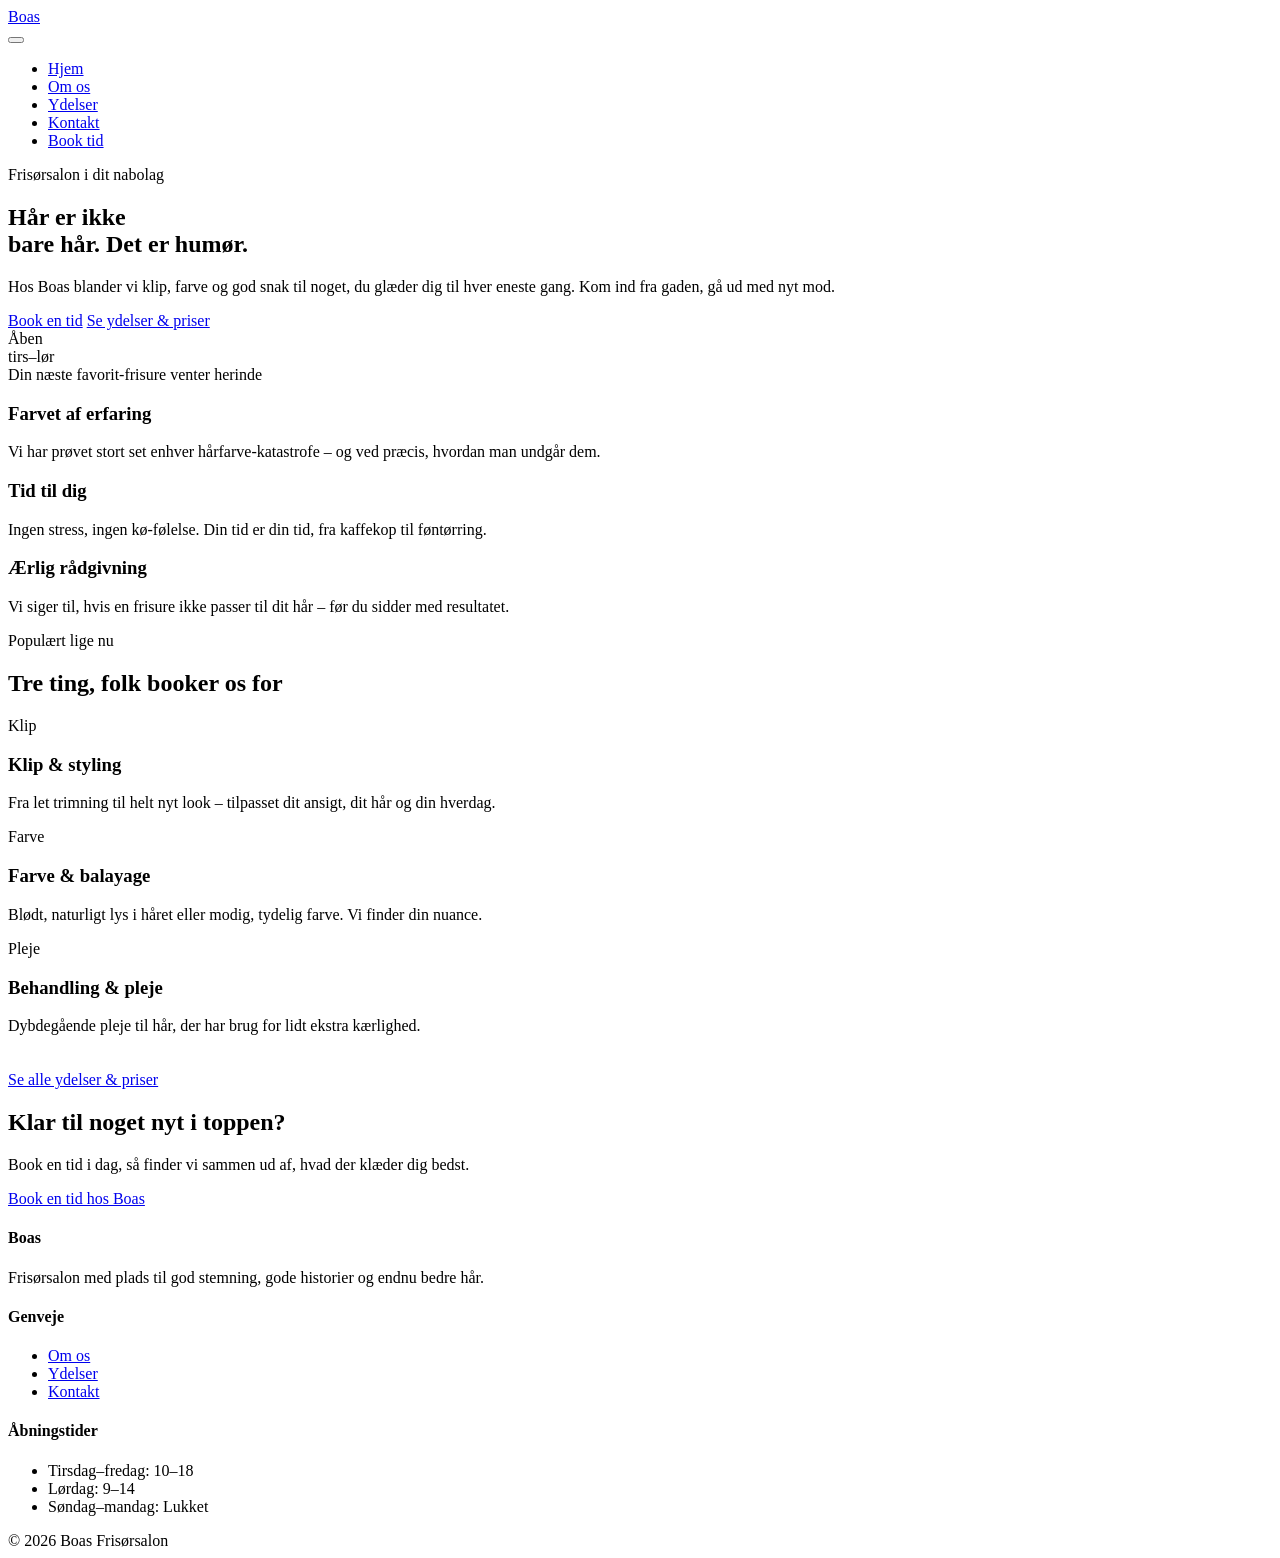
==== index.html @ c4f7b062 "Remove duplicate HTML structure and scripts Removed duplicate HTML structure and scripts from index." ====
<!DOCTYPE html>
<html lang="da">
<head>
<meta charset="UTF-8">
<meta name="viewport" content="width=device-width, initial-scale=1.0">
<title>Boas – frisørsalon</title>
<link rel="stylesheet" href="styles.css">
</head>
<body>

<header>
  <div class="nav-inner">
    <a href="index.html" class="logo">Boas</a>
    <nav>
      <button class="hamburger" aria-label="Åbn menu"><span></span><span></span><span></span></button>
      <ul>
        <li><a class="nav-link active" href="index.html">Hjem</a></li>
        <li><a class="nav-link" href="om-os.html">Om os</a></li>
        <li><a class="nav-link" href="ydelser.html">Ydelser</a></li>
        <li><a class="nav-link" href="kontakt.html">Kontakt</a></li>
        <li><a class="btn coral" href="kontakt.html">Book tid</a></li>
      </ul>
    </nav>
  </div>
</header>
<div class="wave-divider"></div>

<main>
  <!-- HERO -->
  <section class="hero">
    <div class="wrap hero-grid">
      <div>
        <div class="eyebrow">Frisørsalon i dit nabolag</div>
        <h1>Hår er ikke<br>bare hår. <span class="hl">Det er humør.</span></h1>
        <p class="lead">Hos Boas blander vi klip, farve og god snak til noget, du glæder dig til hver eneste gang. Kom ind fra gaden, gå ud med nyt mod.</p>
        <div class="hero-ctas">
          <a href="kontakt.html" class="btn coral">Book en tid</a>
          <a href="ydelser.html" class="btn ghost">Se ydelser &amp; priser</a>
        </div>
      </div>
      <div class="hero-visual">
        <div class="badge">Åben<br>tirs–lør</div>
        Din næste favorit-frisure venter herinde
      </div>
    </div>
  </section>

  <div class="wrap"><div class="wave-divider"></div></div>

  <!-- INTRO STRIP -->
  <section class="section-tight">
    <div class="wrap grid-3">
      <div class="card">
        <span class="dyedrop" style="background:var(--coral)"></span>
        <h3>Farvet af erfaring</h3>
        <p>Vi har prøvet stort set enhver hårfarve-katastrofe – og ved præcis, hvordan man undgår dem.</p>
      </div>
      <div class="card">
        <span class="dyedrop" style="background:var(--teal)"></span>
        <h3>Tid til dig</h3>
        <p>Ingen stress, ingen kø-følelse. Din tid er din tid, fra kaffekop til føntørring.</p>
      </div>
      <div class="card">
        <span class="dyedrop" style="background:var(--lavender)"></span>
        <h3>Ærlig rådgivning</h3>
        <p>Vi siger til, hvis en frisure ikke passer til dit hår – før du sidder med resultatet.</p>
      </div>
    </div>
  </section>

  <!-- SERVICES PREVIEW -->
  <section>
    <div class="wrap">
      <div class="eyebrow center">Populært lige nu</div>
      <h2 class="center mb-l">Tre ting, folk booker os for</h2>
      <div class="grid-3">
        <div class="card">
          <span class="tag" style="background:var(--coral-soft);">Klip</span>
          <h3>Klip &amp; styling</h3>
          <p>Fra let trimning til helt nyt look – tilpasset dit ansigt, dit hår og din hverdag.</p>
        </div>
        <div class="card">
          <span class="tag" style="background:var(--mustard-soft);">Farve</span>
          <h3>Farve &amp; balayage</h3>
          <p>Blødt, naturligt lys i håret eller modig, tydelig farve. Vi finder din nuance.</p>
        </div>
        <div class="card">
          <span class="tag" style="background:var(--teal-soft);">Pleje</span>
          <h3>Behandling &amp; pleje</h3>
          <p>Dybdegående pleje til hår, der har brug for lidt ekstra kærlighed.</p>
        </div>
      </div>
      <div class="center" style="margin-top:36px;">
        <a href="ydelser.html" class="btn teal">Se alle ydelser &amp; priser</a>
      </div>
    </div>
  </section>

  <!-- CTA -->
  <section>
    <div class="wrap">
      <div class="cta-banner">
        <h2>Klar til noget nyt i toppen?</h2>
        <p>Book en tid i dag, så finder vi sammen ud af, hvad der klæder dig bedst.</p>
        <a href="kontakt.html" class="btn coral">Book en tid hos Boas</a>
      </div>
    </div>
  </section>
</main>

<footer>
  <div class="wrap">
    <div class="footer-grid">
      <div>
        <h4>Boas</h4>
        <p>Frisørsalon med plads til god stemning, gode historier og endnu bedre hår.</p>
      </div>
      <div>
        <h4>Genveje</h4>
        <ul>
          <li><a href="om-os.html">Om os</a></li>
          <li><a href="ydelser.html">Ydelser</a></li>
          <li><a href="kontakt.html">Kontakt</a></li>
        </ul>
      </div>
      <div>
        <h4>Åbningstider</h4>
        <ul>
          <li>Tirsdag–fredag: 10–18</li>
          <li>Lørdag: 9–14</li>
          <li>Søndag–mandag: Lukket</li>
        </ul>
      </div>
    </div>
    <div class="footer-bottom">© 2026 Boas Frisørsalon</div>
  </div>
</footer>

<script src="script.js"></script>
</body>
</html>
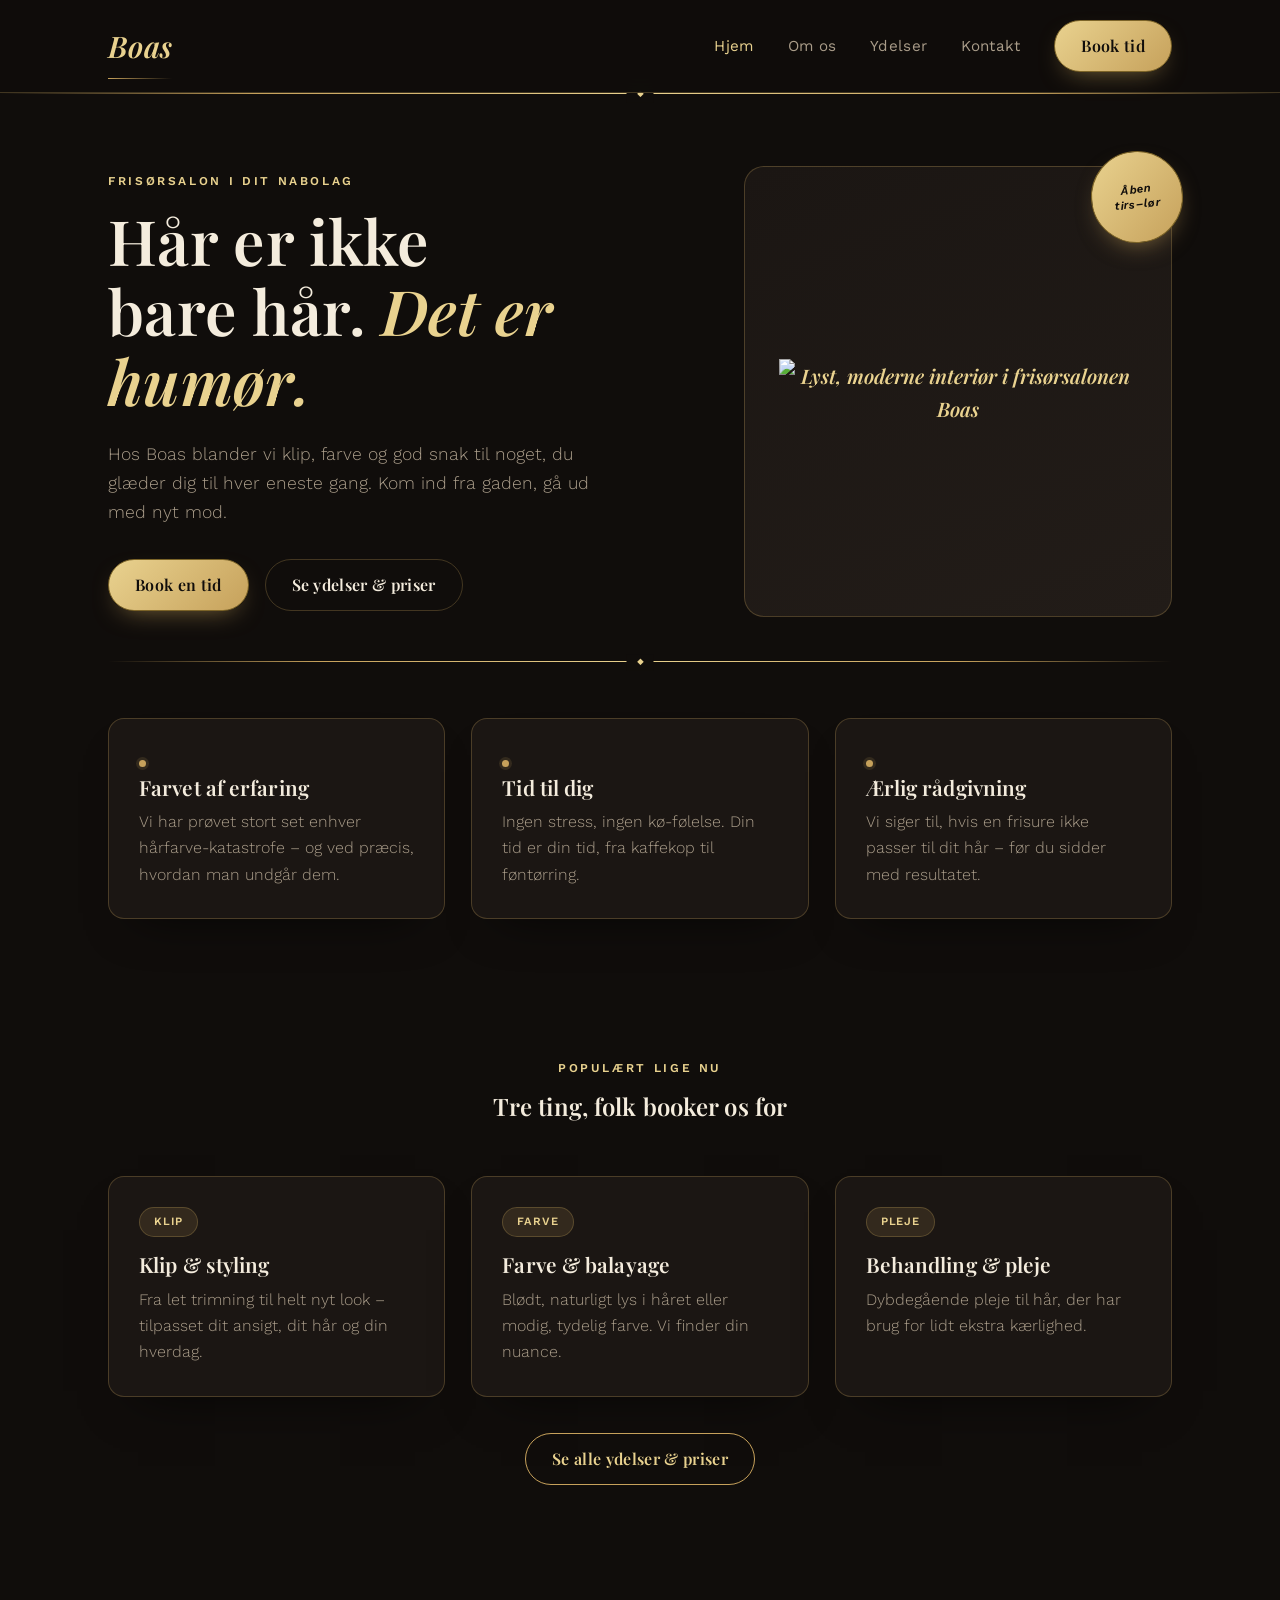
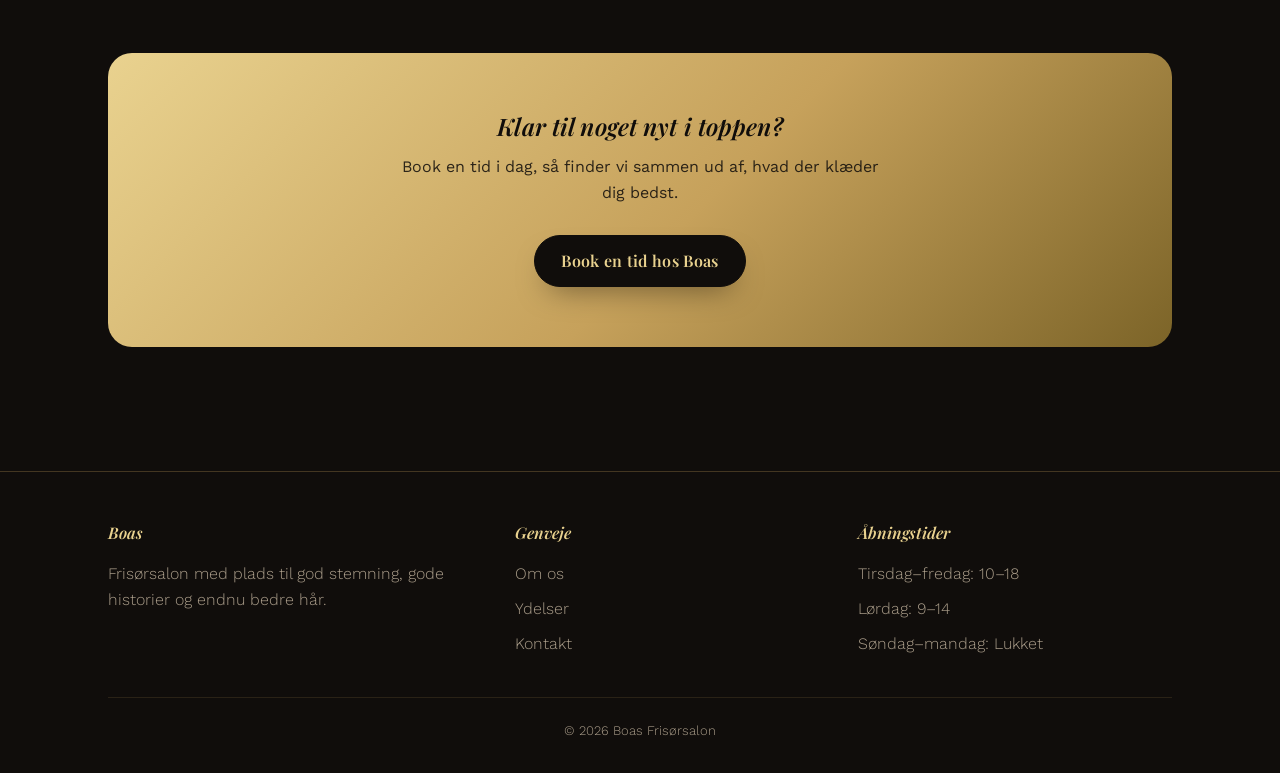
==== commit a0e20927: "Update index.html" ====
--- a/index.html
+++ b/index.html
@@ -38,9 +38,9 @@
           <a href="ydelser.html" class="btn ghost">Se ydelser &amp; priser</a>
         </div>
       </div>
-      <div class="hero-visual">
+      <div class="hero-visual hero-visual--photo">
+        <img src="https://images.unsplash.com/photo-1706629503720-13cad35ce2e5?fm=jpg&amp;q=80&amp;w=1200&amp;auto=format&amp;fit=crop" alt="Lyst, moderne interiør i frisørsalonen Boas" loading="lazy">
         <div class="badge">Åben<br>tirs–lør</div>
-        Din næste favorit-frisure venter herinde
       </div>
     </div>
   </section>
--- a/styles.css
+++ b/styles.css
@@ -0,0 +1,456 @@
+@import url('https://fonts.googleapis.com/css2?family=Playfair+Display:ital,wght@0,500;0,600;0,700;1,500;1,600&family=Work+Sans:wght@300;400;500;600&display=swap');
+
+:root{
+  --ink: #100D0B;          /* main background, near-black warm */
+  --paper: #1B1613;        /* elevated card background */
+  --paper-2: #221C18;      /* form fields, secondary elevation */
+  --cream: #F4ECDD;        /* primary light text */
+  --muted: #A99C89;        /* secondary/muted text */
+  --gold: #C6A15B;         /* primary metallic gold accent */
+  --gold-bright: #E9D28F;  /* light gold, hover/highlight */
+  --gold-deep: #7C6428;    /* deep bronze, borders/shadow */
+  --line: rgba(198,161,91,0.28);      /* thin gold hairline */
+  --line-soft: rgba(198,161,91,0.14); /* faint gold tint */
+
+  /* mapped so existing inline colour references become gold-family tints */
+  --coral: var(--gold);
+  --teal: var(--gold-bright);
+  --mustard: var(--gold-bright);
+  --lavender: var(--gold-deep);
+  --coral-soft: rgba(198,161,91,0.14);
+  --teal-soft: rgba(233,210,143,0.12);
+  --mustard-soft: rgba(233,210,143,0.14);
+  --lavender-soft: rgba(124,100,40,0.22);
+
+  --radius-blob: 50%;
+}
+
+*{box-sizing:border-box; margin:0; padding:0;}
+
+html{scroll-behavior:smooth;}
+
+body{
+  background:var(--ink);
+  color:var(--cream);
+  font-family:'Work Sans', sans-serif;
+  font-weight:300;
+  font-size:16px;
+  line-height:1.65;
+  overflow-x:hidden;
+}
+
+h1,h2,h3,.display{
+  font-family:'Playfair Display', serif;
+  font-weight:600;
+  line-height:1.12;
+  letter-spacing:0.005em;
+  color:var(--cream);
+}
+
+a{color:inherit; text-decoration:none;}
+
+img{max-width:100%; display:block;}
+
+.wrap{
+  max-width:1120px;
+  margin:0 auto;
+  padding:0 28px;
+}
+
+/* ---------- Header ---------- */
+header{
+  position:sticky;
+  top:0;
+  z-index:50;
+  background:rgba(16,13,11,0.86);
+  backdrop-filter:blur(10px);
+  border-bottom:1px solid var(--line);
+}
+
+.nav-inner{
+  display:flex;
+  align-items:center;
+  justify-content:space-between;
+  padding:20px 28px;
+  max-width:1120px;
+  margin:0 auto;
+}
+
+.logo{
+  font-family:'Playfair Display', serif;
+  font-style:italic;
+  font-weight:600;
+  font-size:1.85rem;
+  color:var(--gold-bright);
+  position:relative;
+  display:inline-block;
+  letter-spacing:0.01em;
+}
+.logo::after{
+  content:'';
+  position:absolute;
+  left:0; right:0; bottom:-8px;
+  height:1px;
+  background:linear-gradient(90deg, var(--gold), transparent);
+}
+
+nav ul{
+  list-style:none;
+  display:flex;
+  gap:34px;
+  align-items:center;
+}
+
+nav a.nav-link{
+  font-weight:400;
+  font-size:.95rem;
+  letter-spacing:.02em;
+  position:relative;
+  padding:4px 0;
+  color:var(--muted);
+  transition:color .2s ease;
+}
+nav a.nav-link.active,
+nav a.nav-link:hover{
+  color:var(--gold-bright);
+}
+
+.btn{
+  display:inline-flex;
+  align-items:center;
+  gap:8px;
+  font-family:'Playfair Display', serif;
+  font-weight:600;
+  letter-spacing:.02em;
+  padding:12px 26px;
+  border-radius:999px;
+  border:1px solid var(--gold-deep);
+  background:linear-gradient(135deg, var(--gold-bright), var(--gold));
+  color:var(--ink);
+  box-shadow:0 10px 26px -12px rgba(198,161,91,0.65);
+  transition:transform .2s ease, box-shadow .2s ease, background .2s ease;
+  cursor:pointer;
+  font-size:1rem;
+}
+.btn:hover{
+  transform:translateY(-2px);
+  box-shadow:0 14px 30px -10px rgba(233,210,143,0.55);
+}
+.btn:active{
+  transform:translateY(0);
+  box-shadow:0 6px 16px -8px rgba(198,161,91,0.6);
+}
+.btn.coral{background:linear-gradient(135deg, var(--gold-bright), var(--gold)); color:var(--ink);}
+.btn.teal{
+  background:transparent;
+  color:var(--gold-bright);
+  border:1px solid var(--gold);
+  box-shadow:none;
+}
+.btn.teal:hover{background:var(--line-soft); box-shadow:none; transform:translateY(-2px);}
+.btn.ghost{background:transparent; color:var(--cream); border:1px solid var(--line); box-shadow:none;}
+.btn.ghost:hover{border-color:var(--gold); color:var(--gold-bright); box-shadow:none;}
+
+.hamburger{display:none; flex-direction:column; gap:5px; background:none; border:none; cursor:pointer;}
+.hamburger span{width:26px; height:2px; background:var(--gold-bright); border-radius:2px;}
+
+/* ---------- Hairline divider ---------- */
+.wave-divider{
+  width:100%;
+  height:1px;
+  background:linear-gradient(90deg, transparent, var(--gold) 20%, var(--gold-bright) 50%, var(--gold) 80%, transparent);
+  margin:0;
+  position:relative;
+}
+.wave-divider::after{
+  content:'\25C6';
+  position:absolute;
+  left:50%; top:50%;
+  transform:translate(-50%,-50%);
+  font-size:.6rem;
+  color:var(--gold-bright);
+  background:var(--ink);
+  padding:0 10px;
+}
+
+/* ---------- Dye drop bullets (now gold accent dots) ---------- */
+.dyedrop{
+  display:inline-block;
+  width:7px; height:7px;
+  border-radius:50%;
+  margin-right:12px;
+  flex-shrink:0;
+  background:var(--gold) !important;
+  box-shadow:0 0 0 3px var(--line-soft);
+}
+
+/* ---------- Sections ---------- */
+section{padding:84px 0;}
+.section-tight{padding:56px 0;}
+
+.eyebrow{
+  font-family:'Work Sans', sans-serif;
+  font-weight:600;
+  color:var(--gold-bright);
+  text-transform:uppercase;
+  letter-spacing:.22em;
+  font-size:.75rem;
+  margin-bottom:14px;
+}
+
+.blob-frame{
+  border-radius:50%;
+  overflow:hidden;
+  border:1px solid var(--gold);
+  background:var(--paper);
+  aspect-ratio:1/1;
+  display:flex;
+  align-items:center;
+  justify-content:center;
+  font-family:'Playfair Display';
+  font-style:italic;
+  font-weight:600;
+  color:var(--gold-bright);
+  text-align:center;
+  padding:20px;
+}
+
+/* ---------- Hero ---------- */
+.hero{
+  padding:72px 0 44px;
+  position:relative;
+}
+.hero-grid{
+  display:grid;
+  grid-template-columns:1.15fr 0.85fr;
+  gap:56px;
+  align-items:center;
+}
+.hero h1{
+  font-size:clamp(2.5rem, 5vw, 3.9rem);
+  margin-bottom:24px;
+  font-weight:600;
+}
+.hero h1 .hl{
+  font-style:italic;
+  color:var(--gold-bright);
+  background:none;
+  padding:0;
+  border-radius:0;
+}
+.hero p.lead{
+  font-size:1.1rem;
+  color:var(--muted);
+  max-width:46ch;
+  margin-bottom:32px;
+  font-weight:300;
+}
+.hero-ctas{display:flex; gap:16px; flex-wrap:wrap;}
+
+.hero-visual{
+  background:linear-gradient(160deg, var(--paper), var(--paper-2));
+  border:1px solid var(--line);
+  border-radius:20px;
+  aspect-ratio:0.95/1;
+  position:relative;
+  display:flex; align-items:center; justify-content:center;
+  font-family:'Playfair Display'; font-style:italic; font-weight:600; color:var(--gold-bright);
+  font-size:1.25rem; text-align:center; padding:34px;
+}
+.hero-visual .badge{
+  position:absolute;
+  top:-16px; right:-12px;
+  background:linear-gradient(135deg, var(--gold-bright), var(--gold));
+  color:var(--ink);
+  border:1px solid var(--gold-deep);
+  border-radius:50%;
+  width:92px; height:92px;
+  display:flex; align-items:center; justify-content:center;
+  font-family:'Work Sans'; font-weight:600;
+  font-size:.72rem;
+  letter-spacing:.03em;
+  text-align:center;
+  transform:rotate(-6deg);
+  line-height:1.3;
+  box-shadow:0 10px 24px -10px rgba(198,161,91,0.6);
+}
+
+/* ---------- Cards grid ---------- */
+.grid-3{
+  display:grid;
+  grid-template-columns:repeat(3, 1fr);
+  gap:26px;
+}
+.grid-2{
+  display:grid;
+  grid-template-columns:1fr 1fr;
+  gap:26px;
+}
+.card{
+  background:var(--paper);
+  border:1px solid var(--line);
+  border-radius:16px;
+  padding:30px;
+  box-shadow:0 24px 50px -30px rgba(0,0,0,0.75);
+}
+.card h3{font-size:1.3rem; margin-bottom:10px; font-weight:600;}
+.card p{color:var(--muted); font-weight:300;}
+.card .tag{
+  display:inline-block;
+  font-size:.7rem;
+  font-weight:600;
+  font-family:'Work Sans';
+  letter-spacing:.08em;
+  text-transform:uppercase;
+  color:var(--gold-bright) !important;
+  background:var(--line-soft) !important;
+  padding:5px 14px;
+  border-radius:999px;
+  margin-bottom:16px;
+  border:1px solid var(--line);
+}
+
+/* ---------- Price rows ---------- */
+.price-list{list-style:none;}
+.price-row{
+  display:flex;
+  justify-content:space-between;
+  align-items:baseline;
+  gap:16px;
+  padding:18px 0;
+  border-bottom:1px solid var(--line-soft);
+}
+.price-row:first-child{padding-top:0;}
+.price-row .name{font-family:'Playfair Display'; font-weight:600; font-size:1.05rem; display:flex; align-items:center; color:var(--cream);}
+.price-row .desc{display:block; font-family:'Work Sans'; font-weight:300; font-size:.85rem; color:var(--muted); margin-top:4px;}
+.price-row .amount{font-family:'Playfair Display'; font-weight:600; white-space:nowrap; color:var(--gold-bright);}
+
+/* ---------- Team ---------- */
+.team-card{text-align:center;}
+.team-card .blob-frame{margin:0 auto 20px; width:140px; height:140px; font-size:1.4rem;}
+
+/* ---------- CTA banner ---------- */
+.cta-banner{
+  background:linear-gradient(135deg, var(--gold-bright), var(--gold) 55%, var(--gold-deep));
+  color:var(--ink);
+  border-radius:24px;
+  padding:60px 40px;
+  text-align:center;
+}
+.cta-banner h2{color:var(--ink); margin-bottom:14px; font-style:italic;}
+.cta-banner p{max-width:50ch; margin:0 auto 28px; opacity:.85; color:var(--ink); font-weight:400;}
+.cta-banner .btn{background:var(--ink); color:var(--gold-bright); border:1px solid var(--ink); box-shadow:0 14px 30px -14px rgba(0,0,0,0.5);}
+.cta-banner .btn:hover{background:#1c1713;}
+
+/* ---------- Footer ---------- */
+footer{
+  border-top:1px solid var(--line);
+  padding:48px 0 32px;
+  margin-top:40px;
+}
+.footer-grid{
+  display:grid;
+  grid-template-columns:1.2fr 1fr 1fr;
+  gap:30px;
+  margin-bottom:30px;
+}
+footer h4{font-family:'Playfair Display'; font-style:italic; font-weight:600; margin-bottom:14px; color:var(--gold-bright);}
+footer p{color:var(--muted); font-weight:300;}
+footer ul{list-style:none;}
+footer li{margin-bottom:9px; color:var(--muted);}
+footer li a:hover{color:var(--gold-bright);}
+.footer-bottom{
+  font-size:.82rem;
+  color:var(--muted);
+  text-align:center;
+  padding-top:22px;
+  border-top:1px solid var(--line-soft);
+}
+
+/* ---------- Utility ---------- */
+.mb-s{margin-bottom:16px;}
+.mb-m{margin-bottom:32px;}
+.mb-l{margin-bottom:56px;}
+.center{text-align:center;}
+.max-56{max-width:56ch; margin-left:auto; margin-right:auto; color:var(--muted);}
+
+/* ---------- Contact form ---------- */
+.contact-form{
+  background:var(--paper);
+  border:1px solid var(--line);
+  border-radius:16px;
+  padding:36px;
+  box-shadow:0 24px 50px -30px rgba(0,0,0,0.75);
+}
+.field{margin-bottom:18px;}
+.field label{
+  display:block;
+  font-family:'Work Sans';
+  font-weight:600;
+  letter-spacing:.02em;
+  margin-bottom:7px;
+  font-size:.85rem;
+  color:var(--muted);
+  text-transform:uppercase;
+}
+.field input, .field textarea{
+  width:100%;
+  border:1px solid var(--line);
+  border-radius:10px;
+  padding:12px 14px;
+  font-family:'Work Sans';
+  font-size:1rem;
+  background:var(--paper-2);
+  color:var(--cream);
+}
+.field textarea{resize:vertical; min-height:110px;}
+.field input:focus, .field textarea:focus{
+  outline:1px solid var(--gold);
+  outline-offset:2px;
+}
+
+.hours-row{display:flex; justify-content:space-between; padding:11px 0; border-bottom:1px solid var(--line-soft); font-family:'Playfair Display'; font-weight:500; color:var(--cream);}
+.hours-row:last-child{border-bottom:none;}
+
+.map-blob{
+  background:linear-gradient(160deg, var(--paper), var(--paper-2));
+  border:1px solid var(--line);
+  border-radius:20px;
+  aspect-ratio:1/1;
+  display:flex; align-items:center; justify-content:center;
+  font-family:'Playfair Display'; font-style:italic; font-weight:600; color:var(--gold-bright);
+  text-align:center; padding:24px;
+}
+
+/* ---------- Responsive ---------- */
+@media (max-width: 860px){
+  .hero-grid{grid-template-columns:1fr;}
+  .hero-visual{margin:0 auto; max-width:340px;}
+  .grid-3{grid-template-columns:1fr 1fr;}
+  .footer-grid{grid-template-columns:1fr 1fr;}
+}
+
+@media (max-width: 620px){
+  nav ul{
+    position:fixed;
+    top:74px; left:0; right:0;
+    background:var(--ink);
+    flex-direction:column;
+    align-items:flex-start;
+    padding:22px 28px 28px;
+    border-bottom:1px solid var(--line);
+    display:none;
+    gap:18px;
+  }
+  nav ul.open{display:flex;}
+  .hamburger{display:flex;}
+  .grid-3, .grid-2{grid-template-columns:1fr;}
+  .footer-grid{grid-template-columns:1fr;}
+  section{padding:56px 0;}
+  .cta-banner{padding:44px 24px;}
+}
+
+@media (prefers-reduced-motion: reduce){
+  html{scroll-behavior:auto;}
+  .btn{transition:none;}
+}
